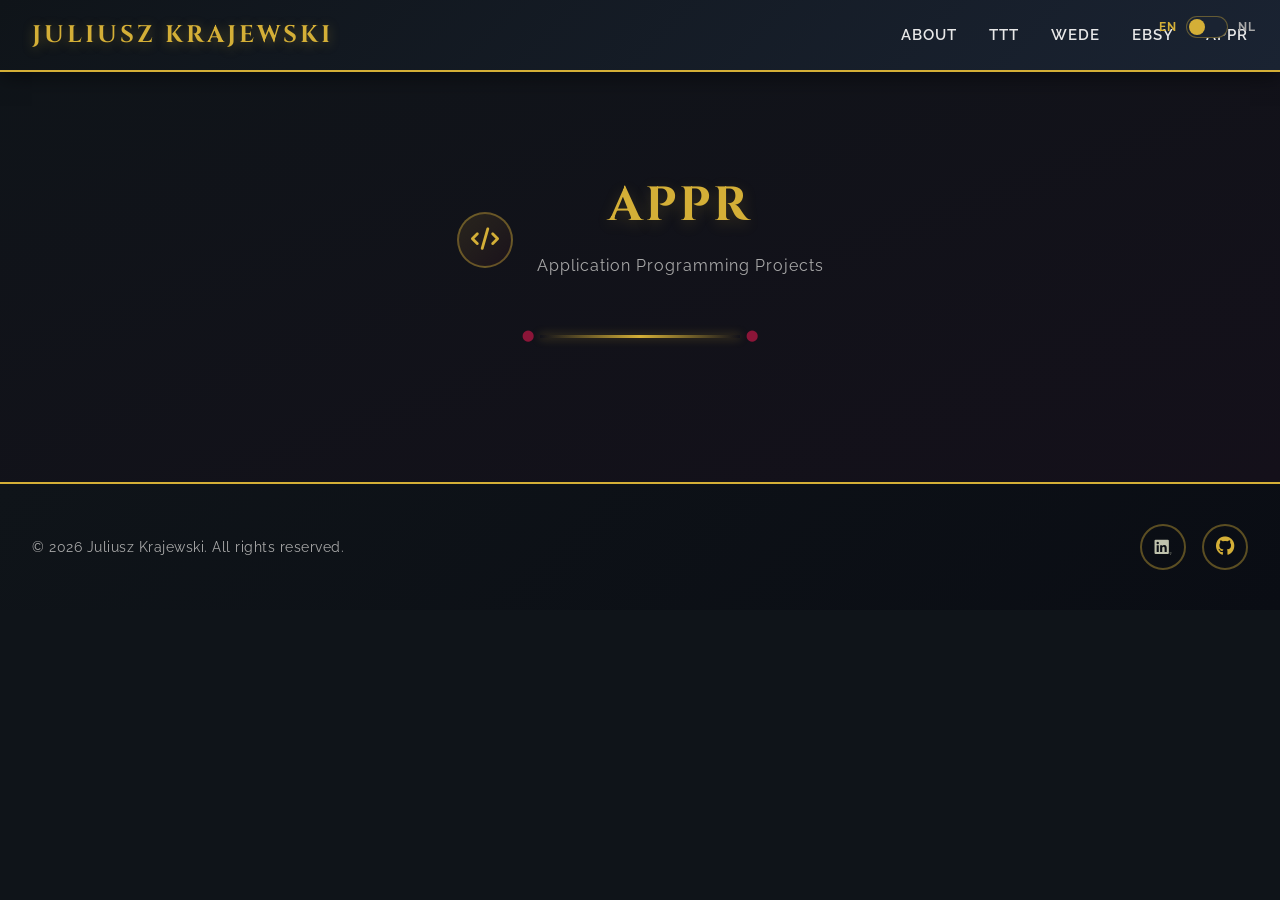
==== appr.html @ e49eddc2 "Add files via upload" ====
<!DOCTYPE html>
<html lang="en">
<head>
    <meta charset="UTF-8">
    <meta name="viewport" content="width=device-width, initial-scale=1.0">
    <title>APPR – Application Programming Projects – Portfolio</title>
    <link rel="preconnect" href="https://fonts.googleapis.com">
    <link href="https://fonts.googleapis.com/css2?family=Cinzel:wght@400;600;700&family=Raleway:wght@300;400;500;600;700&display=swap" rel="stylesheet">
    <link rel="stylesheet" href="https://cdnjs.cloudflare.com/ajax/libs/font-awesome/6.4.0/css/all.min.css">
    <link rel="stylesheet" href="../styles/portfolio.css">
</head>
<body>

<!-- Language Toggle -->
<div class="lang-toggle-wrapper">
    <label class="lang-switch" aria-label="Switch language">
        <span class="lang-switch__label lang-switch__label--active">EN</span>
        <div class="lang-switch__toggle">
            <input type="checkbox" id="langToggle" aria-label="Toggle English / Dutch">
            <div class="lang-switch__slider"></div>
        </div>
        <span class="lang-switch__label">NL</span>
    </label>
</div>

<!-- NAVIGATION -->
<header class="main-header">
    <nav class="navbar">
        <div class="nav-container">
            <a href="../index.html" class="logo-link">Juliusz Krajewski</a>
            <ul class="nav-menu" id="navMenu">
                <li><a href="../index.html#about" class="nav-link" data-i18n="nav.about">About</a></li>
                <li><a href="ttt.html"             class="nav-link" data-i18n="nav.ttt">TTT</a></li>
                <li><a href="wede.html"            class="nav-link" data-i18n="nav.wede">WEDE</a></li>
                <li><a href="ebsy.html"            class="nav-link" data-i18n="nav.ebsy">EBSY</a></li>
                <li><a href="appr.html"            class="nav-link" data-i18n="nav.appr">APPR</a></li>
            </ul>
            <button class="nav-toggle" id="navToggle" aria-label="Toggle navigation">
                <span></span><span></span><span></span>
            </button>
        </div>
    </nav>
</header>

<main class="portfolio-main">

    <section class="section proj-section--appr">
        <div class="section-container">

            <div class="proj-section-header">
                <div class="proj-section-icon"><i class="fas fa-code"></i></div>
                <div>
                    <h2 class="section-title" data-i18n="section.appr">APPR</h2>
                    <p class="section-subtitle" data-i18n="section.appr_subtitle">Application Programming Projects</p>
                </div>
            </div>
            <div class="roman-divider"></div>

            <div class="projects-detailed-grid" id="projects-detailed"></div>

        </div>
    </section>

</main>

<!-- FOOTER -->
<footer class="main-footer">
    <div class="footer-inner">
        <p class="footer-copy">&copy; <span id="footer-year">2026</span> <span id="footer-name">Juliusz Krajewski</span>. <span data-i18n="footer.copyright">All rights reserved.</span></p>
        <div class="footer-socials">
            <a href="https://www.linkedin.com/in/juliusz-krajewski-12a225389/?skipRedirect=true"
               target="_blank" rel="noopener" class="social-btn social-btn--linkedin" title="LinkedIn">
                <img src="../assets/LinkedIn-Icon-Black-Logo.wine.svg" alt="LinkedIn" class="social-svg">
            </a>
            <a href="https://github.com/ShadowPL618"
               target="_blank" rel="noopener" class="social-btn social-btn--github" title="GitHub">
                <i class="fab fa-github"></i>
            </a>
        </div>
    </div>
</footer>

<!-- Scripts -->
<script src="../data/portfolio-data.js"></script>
<script src="../scripts/portfolio-i18n.js"></script>
<script src="../scripts/portfolio-main.js"></script>
<script>
    PORTFOLIO_RENDER.category = 'APPR';
    document.addEventListener('DOMContentLoaded', () => {
        PORTFOLIO_RENDER.init();
        if (PORTFOLIO_RENDER.data) {
            PORTFOLIO_RENDER.renderProjectDetail('APPR');
            PORTFOLIO_RENDER.renderFooter();
        }
        PORTFOLIO_UI.initNav();
        PORTFOLIO_UI.initFadeIn();
        PORTFOLIO_UI.initLangToggle();
        PORTFOLIO_LANG.translatePage();
    });
</script>

</body>
</html>
---- styles/portfolio.css ----
/**
 * portfolio.css
 * ─────────────────────────────────────────────────────────────
 * Single stylesheet for the entire portfolio.
 * Replaces portfolio-main.css AND landing.css.
 *
 * Sections (Ctrl+F to jump):
 *   1.  CSS Variables & Reset
 *   2.  Typography (Cinzel + Raleway)
 *   3.  Scrollbar
 *   4.  Navigation / Header
 *   5.  Hero Section
 *   6.  Shared Section Styles
 *   7.  About Me Section
 *   8.  Project Preview Cards (landing page)
 *   9.  Project Detail Cards (wede/ebsy/appr/cv pages)
 *   10. Carousel
 *   11. Buttons & Badges
 *   12. Footer
 *   13. Responsive (tablet + mobile)
 * ─────────────────────────────────────────────────────────────
 */


/* ─────────────────────────────────────────────
   1. CSS VARIABLES & RESET
───────────────────────────────────────────── */
:root {
    /* Navy palette */
    --navy-dark:   #0f1419;
    --navy-medium: #1a2332;
    --navy-light:  #2a3f5f;

    /* Legion accent colours */
    --gold:        #d4af37;
    --light-gold:  #e8c547;
    --crimson:     #8b1538;

    /* Text */
    --text-primary:   #e8e8e8;
    --text-secondary: #a8a8a8;

    /* Smooth transition used everywhere */
    --transition: 0.3s cubic-bezier(0.4, 0, 0.2, 1);
}

*, *::before, *::after {
    margin: 0;
    padding: 0;
    box-sizing: border-box;
}

html { scroll-behavior: smooth; }

body {
    font-family: 'Raleway', 'Segoe UI', sans-serif;
    background-color: var(--navy-dark);
    color: var(--text-primary);
    line-height: 1.6;
    overflow-x: hidden;
}

img { display: block; max-width: 100%; }
a   { color: inherit; }


/* ─────────────────────────────────────────────
   2. TYPOGRAPHY
   Cinzel for headings, Raleway for body
───────────────────────────────────────────── */
h1, h2, h3,
.section-title,
.hero-name,
.logo-link,
.preview-card-title,
.project-detailed-content h3 {
    font-family: 'Cinzel', serif;
}

.section-title {
    font-size: clamp(1.8rem, 4vw, 3rem);
    color: var(--gold);
    text-align: center;
    text-transform: uppercase;
    letter-spacing: 3px;
    margin-bottom: 0.5rem;
    text-shadow: 0 4px 15px rgba(212, 175, 55, 0.2);
}

.section-subtitle {
    text-align: center;
    color: var(--text-secondary);
    font-size: 1rem;
    letter-spacing: 1px;
    margin-bottom: 2rem;
}

/* Gold gradient divider line with crimson dots */
.roman-divider {
    max-width: 200px;
    height: 3px;
    margin: 1.5rem auto 2.5rem;
    background: linear-gradient(90deg, transparent, var(--gold), transparent);
    box-shadow: 0 0 10px rgba(212, 175, 55, 0.4);
    position: relative;
}
.roman-divider::before,
.roman-divider::after {
    content: '⬤';
    position: absolute;
    top: 50%;
    transform: translateY(-50%);
    color: var(--crimson);
    font-size: 0.7rem;
}
.roman-divider::before { left: -18px; }
.roman-divider::after  { right: -18px; }


/* ─────────────────────────────────────────────
   3. SCROLLBAR
───────────────────────────────────────────── */
::-webkit-scrollbar       { width: 10px; }
::-webkit-scrollbar-track { background: var(--navy-dark); }
::-webkit-scrollbar-thumb { background: var(--gold); border-radius: 5px; }
::-webkit-scrollbar-thumb:hover { background: var(--light-gold); }


/* ─────────────────────────────────────────────
   4. NAVIGATION / HEADER
───────────────────────────────────────────── */
.main-header {
    position: sticky;
    top: 0;
    z-index: 1000;
    background: linear-gradient(135deg, var(--navy-dark), var(--navy-medium));
    border-bottom: 2px solid var(--gold);
    box-shadow: 0 4px 20px rgba(0, 0, 0, 0.5);
}

.navbar { padding: 1rem 0; }

.nav-container {
    max-width: 1400px;
    margin: 0 auto;
    padding: 0 2rem;
    display: flex;
    justify-content: space-between;
    align-items: center;
}

/* Logo / site name */
.logo-link,
.nav-logo h1 {
    font-family: 'Cinzel', serif;
    font-size: 1.5rem;
    font-weight: 700;
    color: var(--gold);
    text-decoration: none;
    letter-spacing: 3px;
    text-transform: uppercase;
    text-shadow: 0 2px 12px rgba(212, 175, 55, 0.35);
    transition: color var(--transition), text-shadow var(--transition);
}
.logo-link:hover { color: var(--light-gold); }

/* Nav links list */
.nav-menu {
    display: flex;
    list-style: none;
    gap: 2rem;
}

.nav-link {
    color: var(--text-primary);
    text-decoration: none;
    font-size: 0.95rem;
    font-weight: 600;
    text-transform: uppercase;
    letter-spacing: 1px;
    position: relative;
    transition: color var(--transition);
}

/* Underline slide-in on hover / active */
.nav-link::after {
    content: '';
    position: absolute;
    bottom: -5px;
    left: 0;
    width: 0;
    height: 2px;
    background: linear-gradient(90deg, var(--gold), var(--crimson));
    transition: width var(--transition);
}
.nav-link:hover,
.nav-link--active { color: var(--gold); }
.nav-link:hover::after,
.nav-link--active::after { width: 100%; }

/* Hamburger button (hidden on desktop) */
.nav-toggle {
    display: none;
    flex-direction: column;
    gap: 5px;
    background: none;
    border: none;
    cursor: pointer;
    padding: 4px;
}
.nav-toggle span {
    display: block;
    width: 26px;
    height: 2px;
    background: var(--gold);
    border-radius: 2px;
    transition: transform 0.3s, opacity 0.3s;
}
.nav-toggle--active span:nth-child(1) { transform: translateY(7px)  rotate(45deg);  }
.nav-toggle--active span:nth-child(2) { opacity: 0; }
.nav-toggle--active span:nth-child(3) { transform: translateY(-7px) rotate(-45deg); }


/* ─────────────────────────────────────────────
   5. HERO SECTION
───────────────────────────────────────────── */
.hero {
    position: relative;
    min-height: 100vh;
    display: flex;
    align-items: center;
    justify-content: center;
    overflow: hidden;
    padding: 6rem 2rem 8rem;
    background: linear-gradient(160deg,
        var(--navy-dark) 0%,
        #141e30        40%,
        #1a1a2e        70%,
        var(--navy-dark) 100%
    );
}

/* Diagonal grid pattern overlay */
.hero-bg-pattern {
    position: absolute;
    inset: 0;
    pointer-events: none;
    background-image:
        repeating-linear-gradient(45deg,
            rgba(212, 175, 55, 0.03) 0px, rgba(212, 175, 55, 0.03) 1px,
            transparent 1px, transparent 60px),
        repeating-linear-gradient(-45deg,
            rgba(139, 21, 56, 0.02) 0px, rgba(139, 21, 56, 0.02) 1px,
            transparent 1px, transparent 60px);
}

/* Radial glow behind content */
.hero::before {
    content: '';
    position: absolute;
    top: 35%;
    left: 50%;
    transform: translate(-50%, -50%);
    width: 700px;
    height: 700px;
    background: radial-gradient(circle,
        rgba(212, 175, 55, 0.07) 0%,
        rgba(139, 21, 56, 0.04) 50%,
        transparent 72%
    );
    pointer-events: none;
    animation: pulseGlow 7s ease-in-out infinite;
}
@keyframes pulseGlow {
    0%, 100% { opacity: 1;   transform: translate(-50%, -50%) scale(1);   }
    50%       { opacity: 0.6; transform: translate(-50%, -50%) scale(1.12); }
}

.hero-inner {
    position: relative;
    z-index: 2;
    display: flex;
    align-items: center;
    gap: 5rem;
    max-width: 1100px;
    width: 100%;
    margin: 0 auto;
}

/* ── Hero photo ── */
.hero-photo-wrap {
    position: relative;
    flex-shrink: 0;
    opacity: 0;
    transform: translateX(-30px);
    transition: opacity 0.8s ease 0.2s, transform 0.8s ease 0.2s;
}
.hero-photo-wrap.is-visible { opacity: 1; transform: translateX(0); }

.hero-photo {
    width: 260px;
    height: 260px;
    border-radius: 20px;
    object-fit: cover;
    border: 3px solid var(--gold);
    box-shadow: 0 0 0 6px rgba(212, 175, 55, 0.08), 0 20px 60px rgba(0,0,0,0.5);
    transition: transform var(--transition), box-shadow var(--transition);
}
.hero-photo:hover {
    transform: translateY(-8px) rotate(1deg);
    box-shadow: 0 0 0 10px rgba(212, 175, 55, 0.14), 0 30px 80px rgba(0,0,0,0.6);
}

/* Spinning decorative ring */
.hero-photo-ring {
    position: absolute;
    inset: -14px;
    border-radius: 26px;
    border: 1px solid rgba(212, 175, 55, 0.22);
    pointer-events: none;
    animation: spinRing 22s linear infinite;
}
@keyframes spinRing { to { transform: rotate(360deg); } }

/* ── Hero text ── */
.hero-text {
    flex: 1;
    opacity: 0;
    transform: translateX(30px);
    transition: opacity 0.8s ease 0.4s, transform 0.8s ease 0.4s;
}
.hero-text.is-visible { opacity: 1; transform: translateX(0); }

.hero-eyebrow {
    font-size: 0.8rem;
    font-weight: 600;
    color: var(--crimson);
    text-transform: uppercase;
    letter-spacing: 4px;
    margin-bottom: 0.5rem;
}
.hero-name {
    font-size: clamp(2rem, 4vw, 3.2rem);
    color: var(--gold);
    line-height: 1.1;
    letter-spacing: 2px;
    margin-bottom: 0.6rem;
    text-shadow: 0 4px 20px rgba(212, 175, 55, 0.25);
}
.hero-title {
    font-size: 1.05rem;
    color: var(--text-secondary);
    margin-bottom: 2rem;
    letter-spacing: 1px;
}

/* Achievement badge */
.hero-badge {
    display: inline-flex;
    align-items: center;
    gap: 0.6rem;
    background: linear-gradient(135deg,
        rgba(212, 175, 55, 0.12),
        rgba(139, 21, 56, 0.08)
    );
    border: 1px solid var(--gold);
    border-radius: 8px;
    padding: 0.7rem 1.2rem;
    color: var(--gold);
    font-weight: 600;
    font-size: 0.9rem;
    letter-spacing: 1px;
    margin-bottom: 0.5rem;
}
.hero-badge-sub {
    font-size: 0.85rem;
    color: var(--text-secondary);
    font-style: italic;
    margin-bottom: 2rem;
    max-width: 480px;
    line-height: 1.6;
}

/* Hero CTA buttons */
.hero-ctas {
    display: flex;
    gap: 1rem;
    flex-wrap: wrap;
}

/* Scroll bounce indicator */
.scroll-indicator {
    position: absolute;
    bottom: 2.5rem;
    left: 50%;
    transform: translateX(-50%);
    z-index: 2;
}
.scroll-indicator span {
    display: block;
    width: 24px;
    height: 38px;
    border: 2px solid rgba(212, 175, 55, 0.4);
    border-radius: 12px;
    position: relative;
}
.scroll-indicator span::before {
    content: '';
    position: absolute;
    top: 5px;
    left: 50%;
    transform: translateX(-50%);
    width: 4px;
    height: 8px;
    background: var(--gold);
    border-radius: 2px;
    animation: scrollBounce 2s infinite;
}
@keyframes scrollBounce {
    0%, 100% { top: 5px;  opacity: 1; }
    80%       { top: 18px; opacity: 0; }
}


/* ─────────────────────────────────────────────
   6. SHARED SECTION STYLES
───────────────────────────────────────────── */
.portfolio-main { background: var(--navy-dark); }

.section {
    padding: 6rem 0;
    border-top: 1px solid rgba(212, 175, 55, 0.15);
}
.section:first-of-type { border-top: none; }

.section-container {
    max-width: 1400px;
    margin: 0 auto;
    padding: 0 2rem;
}

/* Section header row with icon (WEDE / EBSY / APPR) */
.proj-section-header {
    display: flex;
    align-items: center;
    gap: 1.5rem;
    justify-content: center;
    margin-bottom: 1rem;
}
.proj-section-icon {
    width: 56px;
    height: 56px;
    border-radius: 50%;
    border: 2px solid rgba(212, 175, 55, 0.4);
    background: linear-gradient(135deg,
        rgba(212, 175, 55, 0.12),
        rgba(139, 21, 56, 0.08)
    );
    display: flex;
    align-items: center;
    justify-content: center;
    font-size: 1.4rem;
    color: var(--gold);
    flex-shrink: 0;
    transition: transform var(--transition), box-shadow var(--transition);
}
.proj-section-icon:hover {
    transform: rotate(12deg) scale(1.08);
    box-shadow: 0 0 18px rgba(212, 175, 55, 0.3);
}

/* Alternating background per section */
.proj-section--wede { background: linear-gradient(160deg, var(--navy-dark) 0%, #131c2a 100%); }
.proj-section--ebsy { background: linear-gradient(160deg, #0e1520 0%, var(--navy-medium) 100%); }
.proj-section--appr { background: linear-gradient(160deg, var(--navy-dark) 0%, #14101a 100%); }

/* CTA link below preview cards */
.section-cta {
    text-align: center;
    margin-top: 3rem;
}


/* ─────────────────────────────────────────────
   7. ABOUT ME SECTION
───────────────────────────────────────────── */
.about-section {
    background: linear-gradient(160deg, var(--navy-dark), var(--navy-medium));
}

.about-grid {
    display: grid;
    grid-template-columns: 280px 1fr;
    gap: 3.5rem;
    margin-top: 3rem;
    align-items: start;
    /* Fade-in initial state — JS adds .is-visible */
    opacity: 0;
    transform: translateY(20px);
    transition: opacity 0.7s ease, transform 0.7s ease;
}
.about-grid.is-visible { opacity: 1; transform: translateY(0); }

/* Left column */
.about-left {
    display: flex;
    flex-direction: column;
    gap: 1.5rem;
}

.about-photo, .profile-img {
    width: 100%;
    aspect-ratio: 1;
    object-fit: cover;
    border-radius: 14px;
    border: 3px solid var(--gold);
    box-shadow: 0 10px 40px rgba(0,0,0,0.4);
    transition: transform var(--transition), box-shadow var(--transition);
}
.about-photo:hover, .profile-img:hover {
    transform: translateY(-6px);
    box-shadow: 0 20px 50px rgba(212, 175, 55, 0.2);
}

/* Contact card */
.contact-card {
    background: rgba(212, 175, 55, 0.04);
    border: 1px solid rgba(212, 175, 55, 0.2);
    border-radius: 12px;
    padding: 1.4rem;
}

/* Right column */
.about-role {
    font-family: 'Cinzel', serif;
    font-size: 1.35rem;
    color: var(--text-primary);
    margin-bottom: 1rem;
}
.about-bio {
    color: var(--text-secondary);
    line-height: 1.9;
    margin-bottom: 2rem;
    font-size: 1rem;
}

/* Skills rows */
.skills-block { margin-bottom: 1.8rem; }

.badges-row {
    display: flex;
    flex-wrap: wrap;
    gap: 0.6rem;
    margin-top: 0.6rem;
}

/* Languages grid */
.languages-grid {
    display: grid;
    grid-template-columns: repeat(2, 1fr);
    gap: 0.8rem;
    margin-top: 0.6rem;
}

/* Contact / languages shared item row */
.contact-item,
.language-item {
    display: flex;
    align-items: center;
    gap: 0.8rem;
    padding: 0.6rem 0;
    border-bottom: 1px solid rgba(255,255,255,0.05);
    font-size: 0.9rem;
    color: var(--text-secondary);
    transition: color var(--transition);
}
.contact-item:last-child { border-bottom: none; }
.contact-item i {
    color: var(--gold);
    font-size: 1rem;
    width: 18px;
    text-align: center;
    flex-shrink: 0;
}
.contact-item a {
    color: var(--gold);
    text-decoration: none;
    transition: color var(--transition);
}
.contact-item a:hover { color: var(--light-gold); }

.language-item {
    padding: 0.7rem 1rem;
    background: rgba(212, 175, 55, 0.04);
    border-left: 3px solid var(--gold);
    border-bottom: none;
    border-radius: 6px;
    justify-content: space-between;
}
.language-item:hover { background: rgba(212, 175, 55, 0.1); }
.lang-name  { font-weight: 600; color: var(--text-primary); font-size: 0.9rem; }
.lang-level { color: var(--gold); font-size: 0.78rem; text-transform: uppercase; letter-spacing: 1px; }


/* ─────────────────────────────────────────────
   8. PROJECT PREVIEW CARDS (landing page)
───────────────────────────────────────────── */
.preview-grid {
    display: grid;
    grid-template-columns: repeat(auto-fit, minmax(280px, 1fr));
    gap: 1.8rem;
    margin-top: 2.5rem;
}

.preview-card {
    background: var(--navy-medium);
    border: 1px solid rgba(212, 175, 55, 0.12);
    border-radius: 12px;
    overflow: hidden;
    transition: transform var(--transition), box-shadow var(--transition), border-color var(--transition);
    /* Scroll fade-in */
    opacity: 0;
    transform: translateY(24px);
}
.preview-card.is-visible { opacity: 1; transform: translateY(0); }
.preview-card:nth-child(2) { transition-delay: 0.1s; }
.preview-card:nth-child(3) { transition-delay: 0.2s; }

.preview-card:hover {
    transform: translateY(-8px);
    box-shadow: 0 20px 50px rgba(0,0,0,0.4), 0 0 0 1px rgba(212, 175, 55, 0.3);
    border-color: rgba(212, 175, 55, 0.4);
}

/* Card image */
.preview-card-img-wrap {
    position: relative;
    height: 200px;
    overflow: hidden;
}
.preview-card-img {
    width: 100%;
    height: 100%;
    object-fit: cover;
    transition: transform 0.5s ease;
}
.preview-card:hover .preview-card-img { transform: scale(1.06); }

.preview-card-overlay {
    position: absolute;
    inset: 0;
    background: linear-gradient(to top, rgba(15,20,25,0.65) 0%, transparent 60%);
}

/* Card body */
.preview-card-body { padding: 1.4rem 1.5rem 1.6rem; }

.preview-card-title {
    font-size: 1.15rem;
    color: var(--gold);
    margin-bottom: 0.5rem;
    letter-spacing: 1px;
}
.preview-card-desc {
    color: var(--text-secondary);
    font-size: 0.9rem;
    line-height: 1.7;
    margin-bottom: 1rem;
}

/* Tech tags (shared between preview cards and detail cards) */
.tech-tags, .project-tech {
    display: flex;
    flex-wrap: wrap;
    gap: 0.5rem;
}
.tech-tag {
    padding: 0.3rem 0.85rem;
    background: rgba(212, 175, 55, 0.08);
    border: 1px solid rgba(212, 175, 55, 0.35);
    color: var(--gold);
    border-radius: 20px;
    font-size: 0.78rem;
    text-transform: uppercase;
    letter-spacing: 0.5px;
    transition: background var(--transition);
}
.tech-tag:hover { background: rgba(212, 175, 55, 0.18); }


/* ─────────────────────────────────────────────
   9. PROJECT DETAIL CARDS (wede/ebsy/appr pages)
───────────────────────────────────────────── */
.projects-detailed-grid {
    display: grid;
    grid-template-columns: 1fr;
    gap: 3rem;
    margin-top: 3rem;
}

.project-detailed-card {
    display: grid;
    grid-template-columns: 1fr 1fr;
    gap: 2rem;
    padding: 2rem;
    background: var(--navy-medium);
    border: 1px solid rgba(212, 175, 55, 0.1);
    border-radius: 12px;
    box-shadow: 0 8px 30px rgba(0,0,0,0.3);
    transition: box-shadow var(--transition);
}
.project-detailed-card:hover {
    box-shadow: 0 15px 50px rgba(212, 175, 55, 0.12);
}

/* Text side of the detail card */
.project-detailed-content {
    display: flex;
    flex-direction: column;
    gap: 1.4rem;
}
.project-detailed-content h3 {
    font-size: 1.8rem;
    color: var(--gold);
    text-shadow: 0 2px 10px rgba(212, 175, 55, 0.2);
}

/* Overview / description / tech blocks */
.project-overview,
.project-description,
.project-tech-section {
    background: rgba(212, 175, 55, 0.04);
    padding: 1.3rem 1.5rem;
    border-left: 3px solid var(--gold);
    border-radius: 8px;
}
.project-overview h4,
.project-description h4,
.project-tech-section h4 {
    color: var(--light-gold);
    margin-bottom: 0.8rem;
    text-transform: uppercase;
    letter-spacing: 1px;
    font-size: 0.9rem;
}
.project-overview p,
.project-description p {
    color: var(--text-secondary);
    line-height: 1.8;
    font-size: 0.95rem;
}

/* Action buttons row at bottom of detail card */
.project-action {
    margin-top: auto;
    display: flex;
    gap: 1rem;
    flex-wrap: wrap;
}


/* ─────────────────────────────────────────────
   10. CAROUSEL
───────────────────────────────────────────── */
.project-media-carousel {
    position: relative;
    background: var(--navy-dark);
    border-radius: 10px;
    overflow: hidden;
    height: 350px;
    display: flex;
    align-items: center;
    justify-content: center;
}

.carousel-main {
    width: 100%;
    height: 100%;
    position: relative;
}

.carousel-item {
    position: absolute;
    inset: 0;
    opacity: 0;
    transition: opacity var(--transition);
    display: flex;
    align-items: center;
    justify-content: center;
}
.carousel-item.active { opacity: 1; }
.carousel-item img    { width: 100%; height: 100%; object-fit: cover; }
.carousel-item video  { width: 100%; height: 100%; object-fit: contain; }

.video-container {
    width: 100%;
    height: 100%;
    display: flex;
    align-items: center;
    justify-content: center;
    background: rgba(0,0,0,0.5);
}

/* Prev / Next buttons */
.carousel-nav {
    position: absolute;
    top: 50%;
    left: 0;
    right: 0;
    transform: translateY(-50%);
    display: flex;
    justify-content: space-between;
    padding: 0 1rem;
    pointer-events: none;
    z-index: 10;
}
.carousel-prev,
.carousel-next {
    width: 42px;
    height: 42px;
    border-radius: 50%;
    border: none;
    background: rgba(212, 175, 55, 0.8);
    color: var(--navy-dark);
    font-size: 1.1rem;
    cursor: pointer;
    display: flex;
    align-items: center;
    justify-content: center;
    pointer-events: all;
    transition: all var(--transition);
}
.carousel-prev:hover,
.carousel-next:hover {
    background: var(--gold);
    transform: scale(1.1);
}

/* Dot indicators */
.carousel-indicators {
    position: absolute;
    bottom: 14px;
    left: 50%;
    transform: translateX(-50%);
    display: flex;
    gap: 0.7rem;
    z-index: 10;
}
.indicator {
    width: 10px;
    height: 10px;
    border-radius: 50%;
    background: rgba(212, 175, 55, 0.35);
    border: 2px solid transparent;
    cursor: pointer;
    transition: all var(--transition);
}
.indicator.active {
    background: var(--gold);
    width: 28px;
    border-radius: 5px;
}
.indicator:hover { background: var(--light-gold); }


/* ─────────────────────────────────────────────
   11. BUTTONS & BADGES
───────────────────────────────────────────── */

/* Gold filled button */
.btn-gold {
    display: inline-flex;
    align-items: center;
    gap: 0.5rem;
    padding: 0.85rem 2rem;
    background: linear-gradient(135deg, var(--gold), var(--light-gold));
    color: var(--navy-dark);
    border: 2px solid transparent;
    border-radius: 8px;
    font-family: 'Raleway', sans-serif;
    font-weight: 700;
    font-size: 0.88rem;
    text-transform: uppercase;
    letter-spacing: 1.5px;
    text-decoration: none;
    cursor: pointer;
    transition: all var(--transition);
}
.btn-gold:hover {
    transform: translateY(-3px);
    box-shadow: 0 12px 30px rgba(212, 175, 55, 0.35);
}

/* Outline / ghost button */
.btn-outline {
    display: inline-flex;
    align-items: center;
    gap: 0.5rem;
    padding: 0.85rem 2rem;
    background: transparent;
    color: var(--gold);
    border: 2px solid var(--gold);
    border-radius: 8px;
    font-family: 'Raleway', sans-serif;
    font-weight: 600;
    font-size: 0.88rem;
    text-transform: uppercase;
    letter-spacing: 1.5px;
    text-decoration: none;
    cursor: pointer;
    transition: all var(--transition);
}
.btn-outline:hover {
    background: rgba(212, 175, 55, 0.1);
    transform: translateY(-3px);
    box-shadow: 0 12px 30px rgba(212, 175, 55, 0.15);
}

/* GitHub button variant */
.btn-github {
    display: inline-flex;
    align-items: center;
    gap: 0.5rem;
    padding: 0.85rem 2rem;
    background: transparent;
    color: var(--text-secondary);
    border: 2px solid rgba(255,255,255,0.2);
    border-radius: 8px;
    font-family: 'Raleway', sans-serif;
    font-weight: 600;
    font-size: 0.88rem;
    text-transform: uppercase;
    letter-spacing: 1.5px;
    text-decoration: none;
    cursor: pointer;
    transition: all var(--transition);
}
.btn-github:hover {
    border-color: var(--text-primary);
    color: var(--text-primary);
    transform: translateY(-3px);
    box-shadow: 0 10px 25px rgba(255,255,255,0.08);
}

/* Skill badges */
.card-label {
    font-family: 'Cinzel', serif;
    color: var(--gold);
    font-size: 0.82rem;
    text-transform: uppercase;
    letter-spacing: 2px;
    margin-bottom: 0.8rem;
    padding-bottom: 0.4rem;
    border-bottom: 1px solid rgba(212, 175, 55, 0.2);
}

.badge {
    padding: 0.4rem 1rem;
    border-radius: 20px;
    font-size: 0.85rem;
    font-weight: 500;
    cursor: default;
    transition: all var(--transition);
}
.badge-gold {
    background: rgba(212, 175, 55, 0.1);
    border: 1px solid var(--gold);
    color: var(--gold);
}
.badge-gold:hover {
    background: rgba(212, 175, 55, 0.22);
    transform: translateY(-2px);
    box-shadow: 0 4px 12px rgba(212, 175, 55, 0.2);
}
.badge-crimson {
    background: rgba(139, 21, 56, 0.12);
    border: 1px solid var(--crimson);
    color: #e07090;
}
.badge-crimson:hover {
    background: rgba(139, 21, 56, 0.25);
    transform: translateY(-2px);
}

/* participation badge (hero) */
.participation-badge {
    display: inline-flex;
    align-items: center;
    gap: 0.5rem;
    background: linear-gradient(135deg,
        rgba(212, 175, 55, 0.1),
        rgba(139, 21, 56, 0.08)
    );
    border: 2px solid var(--gold);
    padding: 0.8rem 1rem;
    border-radius: 10px;
    color: var(--gold);
    font-weight: 600;
    letter-spacing: 1px;
    text-align: center;
    justify-content: center;
}


/* ─────────────────────────────────────────────
   12. FOOTER
───────────────────────────────────────────── */
.main-footer {
    background: linear-gradient(135deg, var(--navy-dark), #0a0d14);
    border-top: 2px solid var(--gold);
    padding: 2.5rem 2rem;
    margin-top: 0;
}

.footer-inner,
.footer-container {
    max-width: 1400px;
    margin: 0 auto;
    display: flex;
    align-items: center;
    justify-content: space-between;
    gap: 1.5rem;
    flex-wrap: wrap;
}

.footer-copy,
.footer-content p {
    color: var(--text-secondary);
    font-size: 0.88rem;
    letter-spacing: 0.5px;
}

/* Social icon buttons */
.footer-socials { display: flex; gap: 1rem; }

.social-btn,
.social-icon {
    width: 46px;
    height: 46px;
    border-radius: 50%;
    border: 2px solid rgba(212, 175, 55, 0.4);
    display: flex;
    align-items: center;
    justify-content: center;
    color: var(--gold);
    font-size: 1.2rem;
    text-decoration: none;
    background: transparent;
    transition: all var(--transition);
}
.social-btn:hover,
.social-icon:hover {
    transform: translateY(-4px);
    border-color: var(--gold);
    box-shadow: 0 10px 25px rgba(212, 175, 55, 0.25);
    background: rgba(212, 175, 55, 0.08);
}

/* LinkedIn SVG icon — themed to gold */
.social-svg {
    width: 22px;
    height: 22px;
    filter: brightness(0) invert(1) sepia(1) saturate(2) hue-rotate(5deg);
    opacity: 0.75;
    transition: opacity var(--transition), filter var(--transition);
}
.social-btn--linkedin:hover .social-svg {
    opacity: 1;
    filter: brightness(0) saturate(100%) invert(75%) sepia(60%)
            saturate(500%) hue-rotate(5deg) brightness(95%);
}


/* ─────────────────────────────────────────────
   13. RESPONSIVE
───────────────────────────────────────────── */

/* Tablet */
@media (max-width: 1024px) {
    .project-detailed-card {
        grid-template-columns: 1fr;
    }
    .project-media-carousel { height: 300px; }
}

/* Medium screens */
@media (max-width: 900px) {
    /* Hero stacks vertically */
    .hero-inner {
        flex-direction: column;
        text-align: center;
        gap: 2.5rem;
    }
    .hero-text, .hero-photo-wrap { transform: none !important; }
    .hero-ctas  { justify-content: center; }
    .hero-badge, .hero-badge-sub { margin-left: auto; margin-right: auto; }

    /* About grid stacks */
    .about-grid { grid-template-columns: 1fr; }
    .about-left {
        flex-direction: row;
        flex-wrap: wrap;
        align-items: flex-start;
        gap: 1.5rem;
    }
    .about-photo { width: 160px; height: 160px; }
    .contact-card { flex: 1; min-width: 220px; }
}

/* Mobile nav */
@media (max-width: 768px) {
    .nav-toggle { display: flex; }

    .nav-menu {
        position: absolute;
        top: 100%;
        left: 0;
        width: 100%;
        background: var(--navy-dark);
        border-bottom: 2px solid var(--gold);
        flex-direction: column;
        gap: 0;
        max-height: 0;
        overflow: hidden;
        transition: max-height 0.4s ease;
    }
    .nav-menu--open { max-height: 400px; }
    .nav-menu li { border-top: 1px solid rgba(212, 175, 55, 0.1); }
    .nav-link { display: block; padding: 1rem 2rem; }

    /* Sections */
    .section { padding: 4rem 0; }
    .section-container { padding: 0 1.2rem; }

    /* Project cards */
    .project-detailed-card { padding: 1.2rem; gap: 1.2rem; }
    .project-media-carousel { height: 240px; }

    /* About */
    .languages-grid { grid-template-columns: 1fr; }
}

/* Small phones */
@media (max-width: 480px) {
    .hero-photo { width: 180px; height: 180px; }
    .hero-name  { font-size: 1.8rem; }
    .preview-grid { grid-template-columns: 1fr; }
    .about-left   { flex-direction: column; align-items: center; }
    .about-photo  { width: 140px; height: 140px; }
    .footer-inner,
    .footer-container { flex-direction: column; text-align: center; }
}


/* ─────────────────────────────────────────────
   TECH TALENT TEAM (TTT) PAGE
───────────────────────────────────────────── */

/* TTT info cards row — side by side */
.ttt-intro-grid {
    display: grid;
    grid-template-columns: 1fr 1fr;
    gap: 1.8rem;
    max-width: 1000px;
    margin: 2rem auto 3rem;
}

.ttt-card {
    background: linear-gradient(160deg, rgba(212, 175, 55, 0.06), rgba(139, 21, 56, 0.04));
    border: 1px solid rgba(212, 175, 55, 0.25);
    border-radius: 14px;
    padding: 2rem;
    transition: transform var(--transition), box-shadow var(--transition);
    position: relative;
    overflow: hidden;
}

.ttt-card:hover {
    transform: translateY(-6px);
    box-shadow: 0 20px 50px rgba(0, 0, 0, 0.4), 0 0 0 1px rgba(212, 175, 55, 0.3);
}

/* Subtle diagonal glow inside card */
.ttt-card::before {
    content: '';
    position: absolute;
    top: -50%;
    right: -50%;
    width: 100%;
    height: 100%;
    background: radial-gradient(circle, rgba(212, 175, 55, 0.05), transparent 70%);
    pointer-events: none;
}

.ttt-card-icon {
    font-size: 2.2rem;
    color: var(--gold);
    margin-bottom: 1rem;
    display: block;
    text-align: center;
}

.ttt-card-title {
    font-family: 'Cinzel', serif;
    color: var(--gold);
    text-align: center;
    text-transform: uppercase;
    letter-spacing: 2px;
    font-size: 0.85rem;
    margin-bottom: 1.2rem;
    padding-bottom: 0.6rem;
    border-bottom: 1px solid rgba(212, 175, 55, 0.2);
}

.ttt-card-text {
    color: var(--text-secondary);
    line-height: 1.8;
    font-size: 0.9rem;
}

/* Roles list in TTT card */
.ttt-roles-list {
    list-style: none;
    padding: 0;
    margin: 0;
    display: flex;
    flex-direction: column;
    gap: 0.5rem;
}

.ttt-roles-list li {
    display: flex;
    align-items: center;
    gap: 0.8rem;
    padding: 0.7rem 1rem;
    background: rgba(212, 175, 55, 0.04);
    border: 1px solid rgba(212, 175, 55, 0.1);
    border-radius: 8px;
    color: var(--text-secondary);
    font-size: 0.9rem;
    transition: background var(--transition), border-color var(--transition);
}

.ttt-roles-list li:hover {
    background: rgba(212, 175, 55, 0.1);
    border-color: rgba(212, 175, 55, 0.3);
}

.ttt-roles-list li i {
    color: var(--gold);
    width: 20px;
    text-align: center;
    flex-shrink: 0;
}

/* Image with more natural framing — soft rounded corners, subtle shadow */
.ttt-media-img {
    width: 100%;
    height: 100%;
    object-fit: cover;
    border-radius: 10px;
    transition: transform 0.5s ease;
}

.ttt-media-img:hover {
    transform: scale(1.03);
}

/* TTT detail card variant with consistent height */
.ttt-detail-card {
    display: grid;
    grid-template-columns: 1fr 1fr;
    gap: 2rem;
    padding: 2rem;
    background: var(--navy-medium);
    border: 1px solid rgba(212, 175, 55, 0.1);
    border-radius: 12px;
    box-shadow: 0 8px 30px rgba(0,0,0,0.3);
    transition: box-shadow var(--transition);
}

.ttt-detail-card:hover {
    box-shadow: 0 15px 50px rgba(212, 175, 55, 0.12);
}

/* Media side — more spacious and natural */
.ttt-media-side {
    position: relative;
    background: var(--navy-dark);
    border-radius: 10px;
    overflow: hidden;
    min-height: 360px;
    display: flex;
    align-items: center;
    justify-content: center;
    border: 1px solid rgba(212, 175, 55, 0.08);
}

/* Content side */
.ttt-content-side {
    display: flex;
    flex-direction: column;
    gap: 1.4rem;
}

.ttt-content-side h3 {
    font-family: 'Cinzel', serif;
    font-size: 1.5rem;
    color: var(--gold);
    text-shadow: 0 2px 10px rgba(212, 175, 55, 0.2);
}

/* Section subtitles for TTT sections */
.ttt-section-subtitle {
    text-align: center;
    color: var(--text-secondary);
    font-size: 1rem;
    letter-spacing: 1px;
    margin-bottom: 2rem;
}

/* TTT certificates grid */
.ttt-certs-grid {
    max-width: 750px;
    margin: 2rem auto 0;
    display: grid;
    grid-template-columns: 1fr 1fr;
    gap: 0.8rem;
}

/* Responsive: stack side-by-side on mobile */
@media (max-width: 900px) {
    .ttt-intro-grid {
        grid-template-columns: 1fr;
    }
    .ttt-detail-card {
        grid-template-columns: 1fr;
    }
    .ttt-media-side {
        height: 260px;
    }
    .ttt-certs-grid {
        grid-template-columns: 1fr;
    }
}

/* ─────────────────────────────────────────────
   ABOUT ME ADDITIONS
   Native language tag, favorite badge star,
   certificates list
───────────────────────────────────────────── */

/* "Native" pill next to language name */
.lang-native-tag {
    display: inline-block;
    padding: 0.1rem 0.5rem;
    margin-left: 0.4rem;
    background: linear-gradient(135deg, var(--gold), var(--light-gold));
    color: var(--navy-dark);
    border-radius: 20px;
    font-size: 0.65rem;
    font-weight: 700;
    text-transform: uppercase;
    letter-spacing: 0.5px;
    vertical-align: middle;
}

/* Star icon inside favorite-language badges */
.badge-favorite i {
    font-size: 0.7rem;
    margin-right: 0.2rem;
    color: var(--gold);
}

/* Certificates list */
.certificates-list {
    list-style: none;
    display: flex;
    flex-direction: column;
    gap: 0.7rem;
    margin-top: 0.6rem;
}

.certificate-item {
    display: flex;
    align-items: flex-start;
    gap: 0.9rem;
    padding: 0.9rem 1.1rem;
    background: rgba(212, 175, 55, 0.04);
    border: 1px solid rgba(212, 175, 55, 0.15);
    border-left: 3px solid var(--gold);
    border-radius: 8px;
    transition: background var(--transition), border-color var(--transition);
}

.certificate-item:hover {
    background: rgba(212, 175, 55, 0.09);
    border-color: rgba(212, 175, 55, 0.4);
}

.certificate-item > i {
    color: var(--gold);
    font-size: 1.1rem;
    flex-shrink: 0;
    margin-top: 0.1rem;
}

.certificate-body {
    display: flex;
    flex-direction: column;
    gap: 0.2rem;
}

.certificate-title {
    color: var(--text-primary);
    font-weight: 600;
    font-size: 0.92rem;
}

.certificate-meta {
    color: var(--text-secondary);
    font-size: 0.78rem;
    letter-spacing: 0.3px;
}

/* ─────────────────────────────────────────────
   LANGUAGE TOGGLE SWITCH (i18n)
   Matches the CV site's toggle style
───────────────────────────────────────────── */
.lang-toggle-wrapper {
    position: fixed;
    top: 1rem;
    right: 1.5rem;
    z-index: 2000;
}

.lang-switch {
    display: flex;
    align-items: center;
    gap: 0.6rem;
    cursor: pointer;
    font-family: 'Raleway', sans-serif;
    font-size: 0.78rem;
    font-weight: 700;
    text-transform: uppercase;
    letter-spacing: 1px;
}

.lang-switch__label {
    color: var(--text-secondary);
    transition: color var(--transition);
}

.lang-switch__label--active {
    color: var(--gold);
}

.lang-switch__toggle {
    position: relative;
    width: 42px;
    height: 22px;
}

.lang-switch__toggle input {
    opacity: 0;
    width: 0;
    height: 0;
}

.lang-switch__slider {
    position: absolute;
    inset: 0;
    background: var(--navy-medium);
    border: 1px solid rgba(212, 175, 55, 0.4);
    border-radius: 22px;
    transition: all 0.3s ease;
}

.lang-switch__slider::before {
    content: '';
    position: absolute;
    width: 16px;
    height: 16px;
    left: 2px;
    bottom: 2px;
    background: var(--gold);
    border-radius: 50%;
    transition: transform 0.3s ease;
}

.lang-switch__toggle input:checked + .lang-switch__slider {
    background: rgba(212, 175, 55, 0.2);
    border-color: var(--gold);
}

.lang-switch__toggle input:checked + .lang-switch__slider::before {
    transform: translateX(20px);
    background: var(--light-gold);
}

/* ─────────────────────────────────────────────
   COLLABORATIVE PROJECT TAG
───────────────────────────────────────────── */
.collab-tag {
    display: inline-flex;
    align-items: center;
    gap: 0.5rem;
    padding: 0.4rem 0.9rem;
    background: rgba(139, 21, 56, 0.15);
    border: 1px solid var(--crimson);
    border-radius: 20px;
    color: #e07090;
    font-size: 0.78rem;
    font-weight: 600;
    text-transform: uppercase;
    letter-spacing: 0.5px;
    width: fit-content;
}

.collab-tag i {
    color: var(--crimson);
}

/* Disabled / private project button */
.disabled-btn {
    opacity: 0.7;
    cursor: default;
    background: rgba(255, 255, 255, 0.03);
    border-color: rgba(255, 255, 255, 0.1);
    color: var(--text-secondary);
    pointer-events: none;
}
.disabled-btn i {
    color: var(--crimson);
}
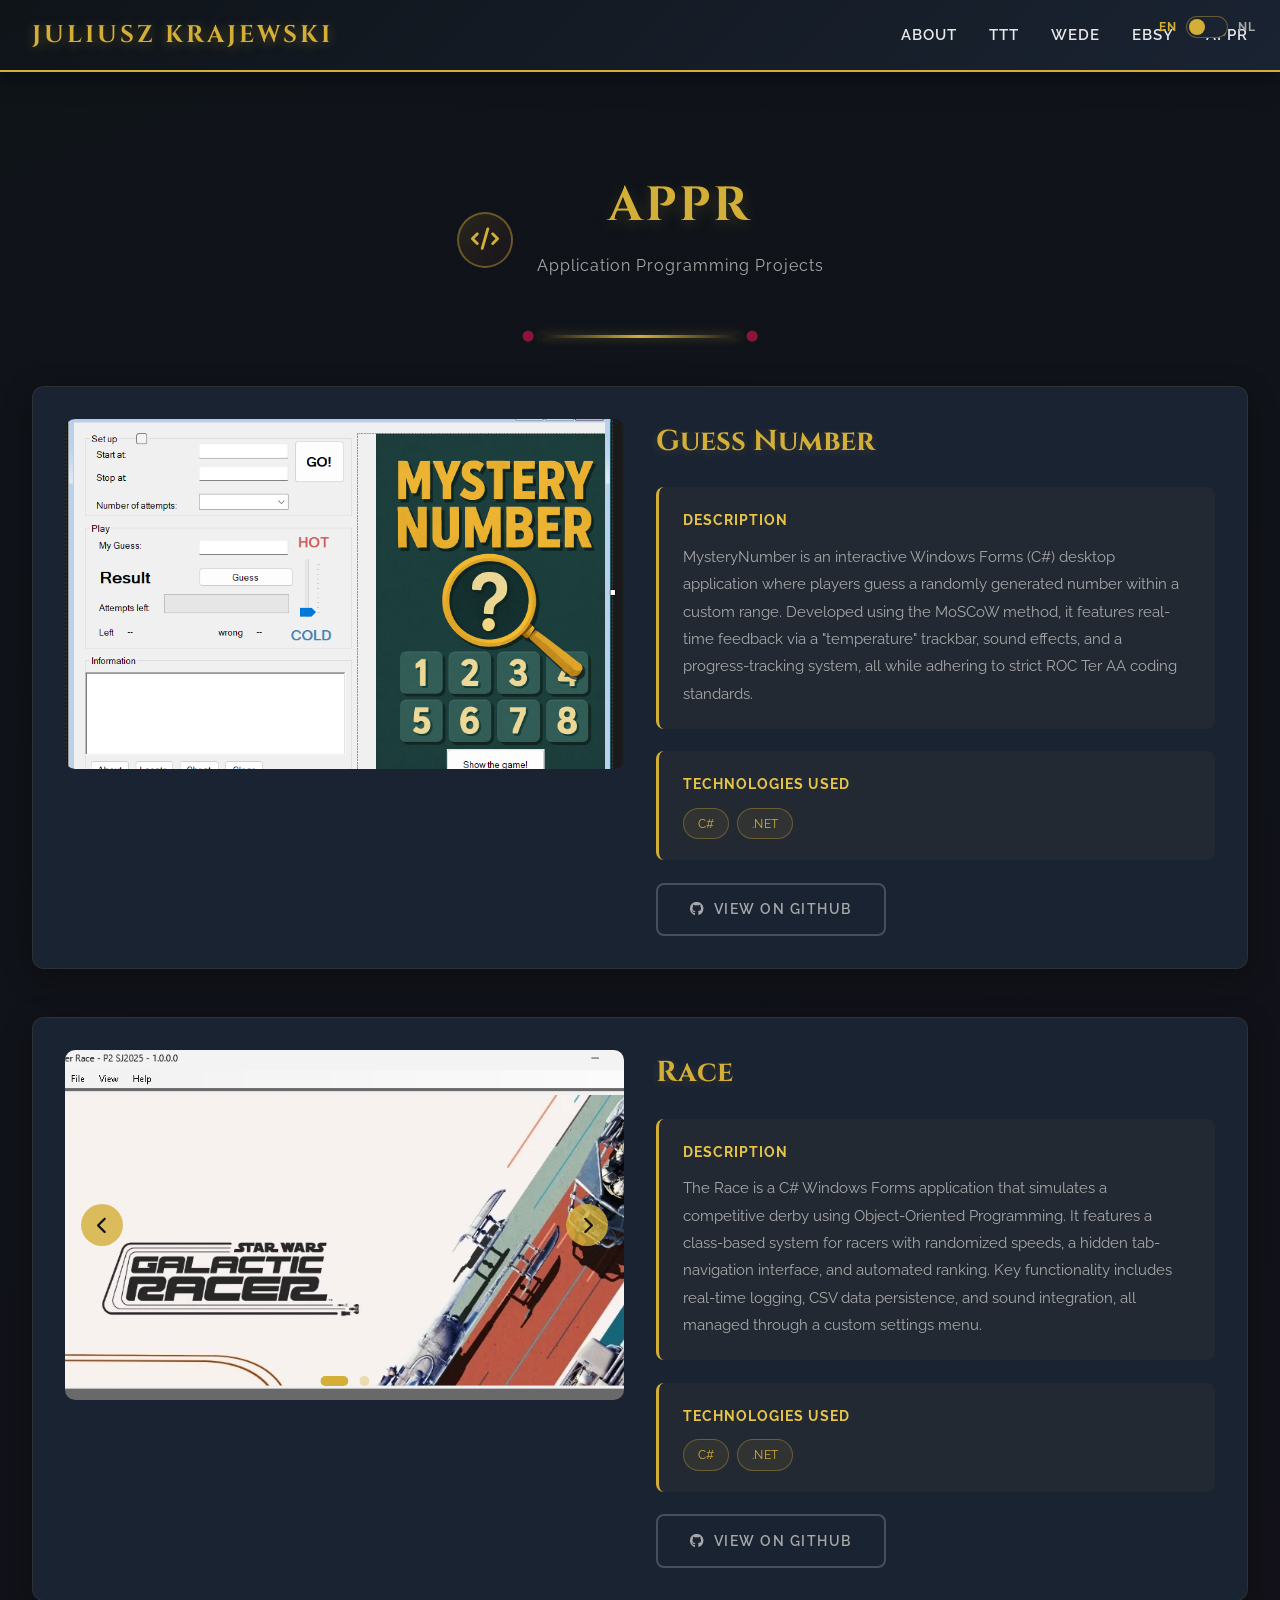
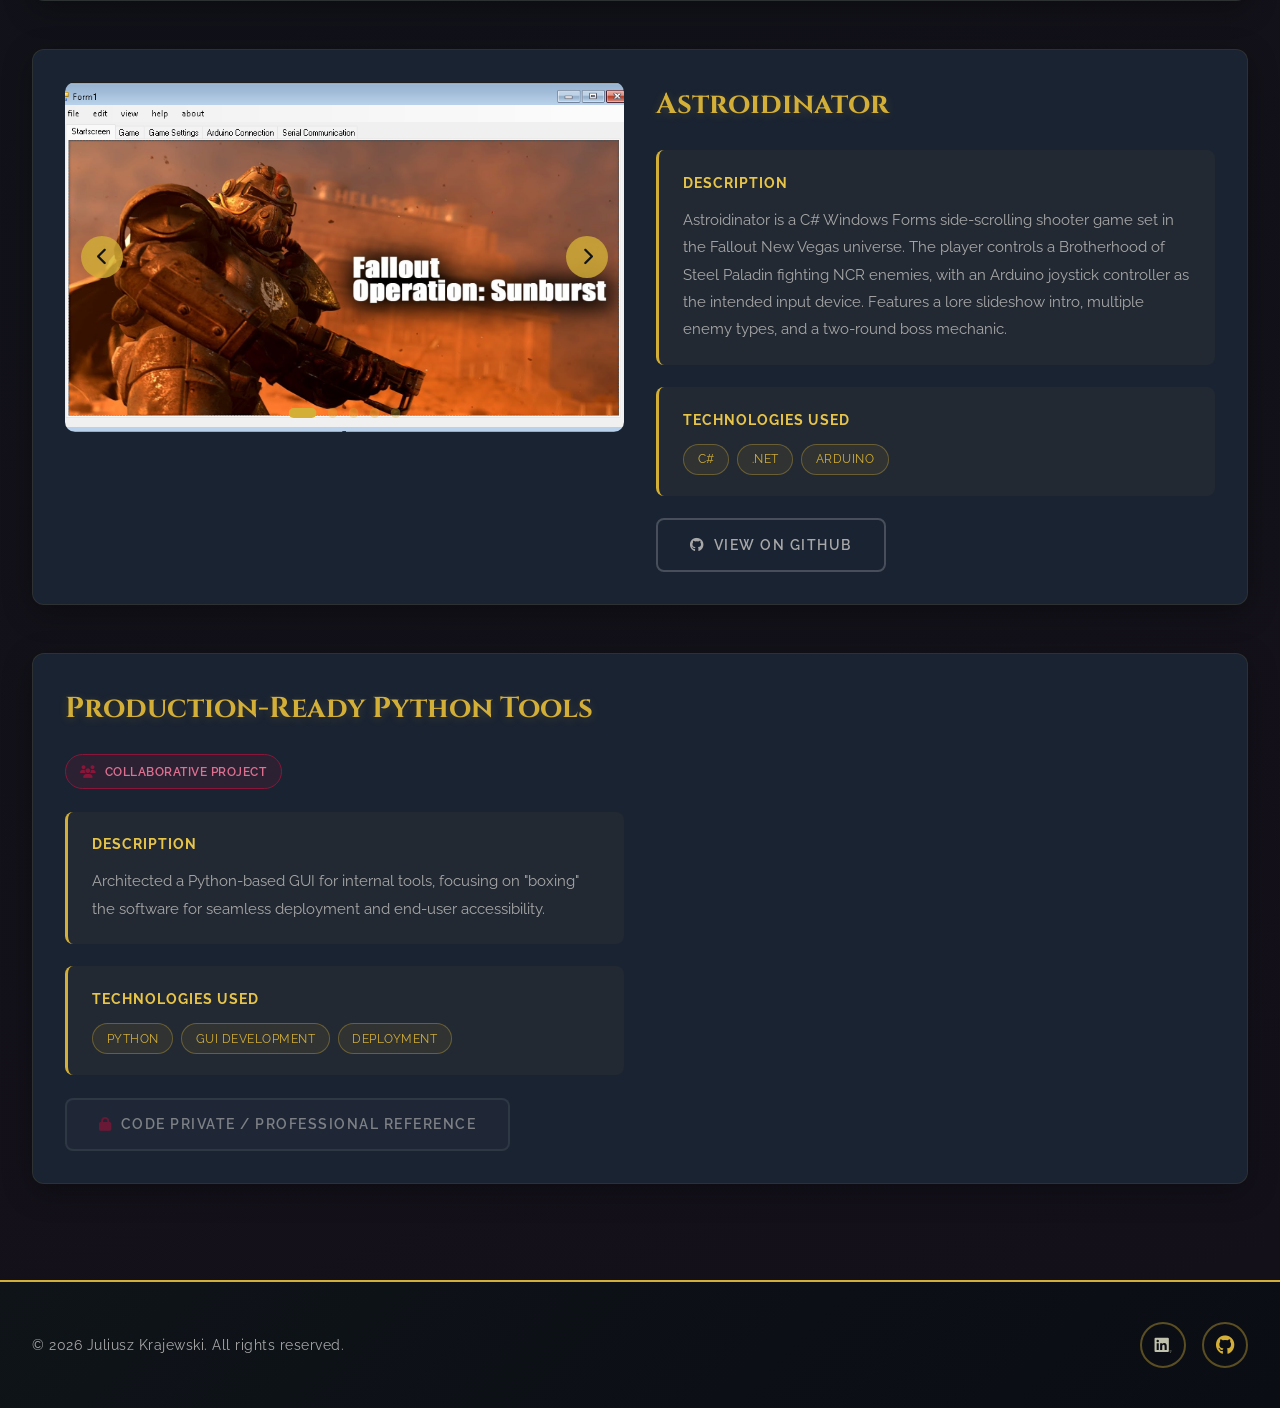
==== commit 64400557: "Update appr.html" ====
--- a/appr.html
+++ b/appr.html
@@ -87,6 +87,7 @@
 <script>
     PORTFOLIO_RENDER.category = 'APPR';
     document.addEventListener('DOMContentLoaded', () => {
+        PORTFOLIO_LANG.init();
         PORTFOLIO_RENDER.init();
         if (PORTFOLIO_RENDER.data) {
             PORTFOLIO_RENDER.renderProjectDetail('APPR');
@@ -100,4 +101,4 @@
 </script>
 
 </body>
-</html>+</html>
